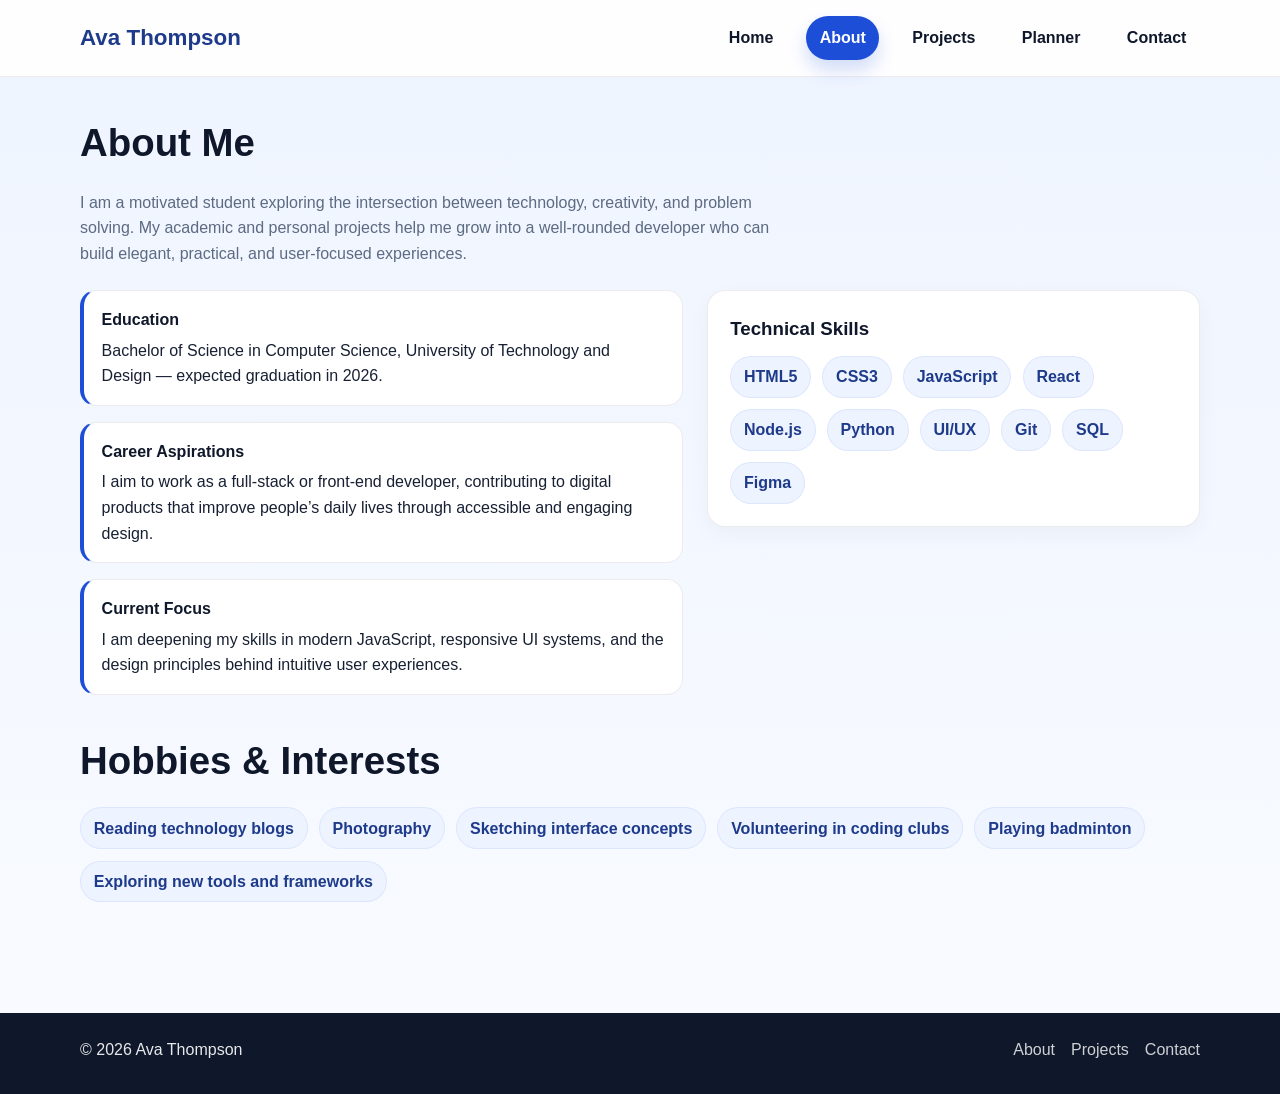
==== about.html @ 76492ea5 "Initial commit" ====
<!DOCTYPE html>
<html lang="en">
  <head>
    <meta charset="UTF-8" />
    <meta name="viewport" content="width=device-width, initial-scale=1.0" />
    <title>About Me | Ava Thompson</title>
    <link rel="stylesheet" href="styles.css" />
  </head>
  <body>
    <header class="site-header">
      <div class="container navbar">
        <a href="index.html" class="brand">Ava Thompson</a>
        <button class="nav-toggle" aria-label="Toggle navigation">☰</button>
        <nav class="nav-links" aria-label="Main navigation">
          <a href="index.html">Home</a>
          <a href="about.html" class="active">About</a>
          <a href="projects.html">Projects</a>
          <a href="planner.html">Planner</a>
          <a href="contact.html">Contact</a>
        </nav>
      </div>
    </header>

    <main class="container section">
      <h1 class="section-title">About Me</h1>
      <p class="lead">
        I am a motivated student exploring the intersection between technology,
        creativity, and problem solving. My academic and personal projects help me grow
        into a well-rounded developer who can build elegant, practical, and user-focused experiences.
      </p>

      <div class="two-col">
        <div class="timeline">
          <div class="timeline-item">
            <h4>Education</h4>
            <p>
              Bachelor of Science in Computer Science, University of Technology and Design
              — expected graduation in 2026.
            </p>
          </div>
          <div class="timeline-item">
            <h4>Career Aspirations</h4>
            <p>
              I aim to work as a full-stack or front-end developer, contributing to digital
              products that improve people’s daily lives through accessible and engaging design.
            </p>
          </div>
          <div class="timeline-item">
            <h4>Current Focus</h4>
            <p>
              I am deepening my skills in modern JavaScript, responsive UI systems, and the
              design principles behind intuitive user experiences.
            </p>
          </div>
        </div>

        <div class="card">
          <h3>Technical Skills</h3>
          <ul class="skill-list">
            <li>HTML5</li>
            <li>CSS3</li>
            <li>JavaScript</li>
            <li>React</li>
            <li>Node.js</li>
            <li>Python</li>
            <li>UI/UX</li>
            <li>Git</li>
            <li>SQL</li>
            <li>Figma</li>
          </ul>
        </div>
      </div>

      <div class="section">
        <h2 class="section-title">Hobbies & Interests</h2>
        <ul class="hobby-list">
          <li>Reading technology blogs</li>
          <li>Photography</li>
          <li>Sketching interface concepts</li>
          <li>Volunteering in coding clubs</li>
          <li>Playing badminton</li>
          <li>Exploring new tools and frameworks</li>
        </ul>
      </div>
    </main>

    <footer class="site-footer">
      <div class="container footer-inner">
        <p>© <span data-year></span> Ava Thompson</p>
        <div class="footer-links">
          <a href="about.html">About</a>
          <a href="projects.html">Projects</a>
          <a href="contact.html">Contact</a>
        </div>
      </div>
    </footer>

    <script src="script.js"></script>
  </body>
</html>
---- styles.css ----
:root {
  --bg: #f4f7fb;
  --panel: #ffffff;
  --panel-alt: #edf3ff;
  --primary: #1d4ed8;
  --primary-dark: #1e3a8a;
  --secondary: #0f172a;
  --text: #172033;
  --muted: #5c6b82;
  --success: #16a34a;
  --warning: #f59e0b;
  --danger: #dc2626;
  --border: rgba(15, 23, 42, 0.08);
  --shadow: 0 16px 40px rgba(23, 32, 51, 0.12);
}

* {
  box-sizing: border-box;
  margin: 0;
  padding: 0;
}

html {
  scroll-behavior: smooth;
}

body {
  font-family: Arial, Helvetica, sans-serif;
  background: linear-gradient(180deg, #eef4ff 0%, #f9fbff 100%);
  color: var(--text);
  line-height: 1.6;
}

a {
  color: inherit;
  text-decoration: none;
}

img {
  max-width: 100%;
  display: block;
}

button,
input,
textarea {
  font: inherit;
}

.container {
  width: min(1120px, calc(100% - 2rem));
  margin: 0 auto;
}

.site-header {
  position: sticky;
  top: 0;
  z-index: 20;
  background: rgba(255, 255, 255, 0.9);
  backdrop-filter: blur(10px);
  border-bottom: 1px solid var(--border);
}

.navbar {
  display: flex;
  align-items: center;
  justify-content: space-between;
  min-height: 76px;
  gap: 1rem;
}

.brand {
  font-size: 1.4rem;
  font-weight: 700;
  color: var(--primary-dark);
}

.nav-links {
  display: flex;
  justify-content: center;
  align-items: center;
  gap: 1.2rem;
}

.nav-links a {
  padding: 0.6rem 0.85rem;
  border-radius: 999px;
  transition: all 0.25s ease;
  color: var(--secondary);
  font-weight: 600;
}

.nav-links a:hover,
.nav-links a.active {
  background: var(--primary);
  color: white;
  box-shadow: 0 10px 18px rgba(29, 78, 216, 0.2);
}

.nav-toggle {
  display: none;
  background: var(--panel-alt);
  border: 1px solid var(--border);
  border-radius: 10px;
  width: 44px;
  height: 44px;
  cursor: pointer;
}

.hero {
  padding: 4.5rem 0 2rem;
}

.hero-grid {
  display: grid;
  grid-template-columns: 1.2fr 0.8fr;
  align-items: center;
  gap: 2rem;
}

.hero-copy {
  padding-right: 1rem;
}

.eyebrow {
  display: inline-block;
  background: rgba(29, 78, 216, 0.08);
  color: var(--primary);
  padding: 0.5rem 0.9rem;
  border-radius: 999px;
  font-weight: 700;
  margin-bottom: 1rem;
}

.hero-copy h1 {
  font-size: clamp(2.3rem, 5vw, 4rem);
  line-height: 1.1;
  margin-bottom: 1rem;
  color: var(--secondary);
}

.hero-copy p {
  color: var(--muted);
  font-size: 1.08rem;
  margin-bottom: 1.5rem;
  max-width: 60ch;
}

.hero-actions {
  display: flex;
  flex-wrap: wrap;
  gap: 1rem;
  margin-bottom: 1.5rem;
}

.btn {
  display: inline-flex;
  justify-content: center;
  align-items: center;
  padding: 0.85rem 1.5rem;
  border-radius: 12px;
  border: none;
  font-weight: 700;
  transition: transform 0.22s ease, box-shadow 0.22s ease;
  cursor: pointer;
}

.btn:hover {
  transform: translateY(-2px);
}

.btn-primary {
  background: var(--primary);
  color: white;
  box-shadow: 0 12px 26px rgba(29, 78, 216, 0.2);
}

.btn-secondary {
  background: white;
  color: var(--secondary);
  border: 1px solid var(--border);
}

.quick-stats {
  display: flex;
  flex-wrap: wrap;
  gap: 1rem;
}

.stat {
  background: rgba(255, 255, 255, 0.8);
  border: 1px solid var(--border);
  border-radius: 14px;
  padding: 0.9rem 1.1rem;
  min-width: 120px;
}

.stat strong {
  display: block;
  font-size: 1.3rem;
  color: var(--primary-dark);
}

.stat span {
  color: var(--muted);
  font-size: 0.9rem;
}

.hero-visual {
  position: relative;
}

.portrait-card {
  background: linear-gradient(135deg, rgba(30, 58, 138, 0.16), rgba(29, 78, 216, 0.04));
  border: 1px solid rgba(29, 78, 216, 0.12);
  border-radius: 28px;
  padding: 1rem;
  box-shadow: var(--shadow);
}

.portrait-card img {
  width: 100%;
  height: 500px;
  object-fit: cover;
  border-radius: 20px;
}

.badge {
  position: absolute;
  right: -10px;
  bottom: 26px;
  background: white;
  border: 1px solid var(--border);
  border-radius: 16px;
  padding: 0.8rem 1rem;
  box-shadow: var(--shadow);
  font-weight: 700;
  color: var(--primary);
}

.section {
  padding: 2.2rem 0;
}

.section-title {
  font-size: clamp(1.8rem, 3vw, 2.5rem);
  margin-bottom: 1rem;
  color: var(--secondary);
}

.lead {
  color: var(--muted);
  max-width: 700px;
  margin-bottom: 1.5rem;
}

.card-grid {
  display: grid;
  grid-template-columns: repeat(3, minmax(0, 1fr));
  gap: 1.4rem;
}

.card {
  background: var(--panel);
  border: 1px solid var(--border);
  border-radius: 18px;
  padding: 1.4rem;
  box-shadow: 0 8px 22px rgba(15, 23, 42, 0.04);
  transition: transform 0.25s ease, box-shadow 0.25s ease;
}

.card:hover {
  transform: translateY(-4px);
  box-shadow: var(--shadow);
}

.card h3 {
  margin-bottom: 0.75rem;
  color: var(--secondary);
}

.card p,
.card li {
  color: var(--muted);
}

.skill-list,
.hobby-list,
.detail-list {
  list-style: none;
  display: flex;
  flex-wrap: wrap;
  gap: 0.7rem;
}

.skill-list li,
.hobby-list li {
  background: var(--panel-alt);
  color: var(--primary-dark);
  border: 1px solid rgba(29, 78, 216, 0.08);
  border-radius: 999px;
  padding: 0.45rem 0.8rem;
  font-weight: 600;
}

.table-wrap {
  overflow-x: auto;
  background: var(--panel);
  border-radius: 18px;
  border: 1px solid var(--border);
}

.table-wrap table {
  width: 100%;
  border-collapse: collapse;
}

.table-wrap th,
.table-wrap td {
  padding: 1rem 1.1rem;
  border-bottom: 1px solid rgba(15, 23, 42, 0.08);
  text-align: left;
}

.table-wrap th {
  background: rgba(29, 78, 216, 0.04);
  color: var(--secondary);
}

.media-box {
  background: var(--panel);
  border: 1px solid var(--border);
  border-radius: 18px;
  padding: 1rem;
  box-shadow: 0 8px 18px rgba(15, 23, 42, 0.04);
}

.media-box audio {
  width: 100%;
}

.two-col {
  display: grid;
  grid-template-columns: 1.1fr 0.9fr;
  gap: 1.5rem;
  align-items: start;
}

.timeline {
  display: grid;
  gap: 1rem;
}

.timeline-item {
  position: relative;
  background: var(--panel);
  border: 1px solid var(--border);
  border-left: 4px solid var(--primary);
  border-radius: 16px;
  padding: 1rem 1.1rem;
}

.timeline-item h4 {
  margin-bottom: 0.3rem;
  color: var(--secondary);
}

.project-grid {
  display: grid;
  grid-template-columns: repeat(3, minmax(0, 1fr));
  gap: 1.5rem;
}

.project-card {
  overflow: hidden;
  display: flex;
  flex-direction: column;
}

.project-card img {
  width: 100%;
  height: 220px;
  object-fit: cover;
}

.project-card-content {
  padding: 1.2rem;
}

.project-card-content p {
  color: var(--muted);
  margin-bottom: 1rem;
}

.project-meta {
  display: flex;
  justify-content: space-between;
  align-items: center;
  color: var(--primary-dark);
  font-weight: 700;
}

.tag {
  display: inline-block;
  margin-top: 0.8rem;
  font-size: 0.82rem;
  background: rgba(22, 163, 74, 0.08);
  color: var(--success);
  padding: 0.38rem 0.7rem;
  border-radius: 999px;
  font-weight: 700;
}

.planner-layout {
  display: grid;
  grid-template-columns: 1fr 1.2fr;
  gap: 1.5rem;
}

.form-panel,
.tasks-panel {
  background: var(--panel);
  border: 1px solid var(--border);
  border-radius: 20px;
  padding: 1.4rem;
  box-shadow: 0 8px 22px rgba(15, 23, 42, 0.04);
}

.form-group {
  margin-bottom: 1rem;
}

.form-group label {
  display: block;
  margin-bottom: 0.45rem;
  font-weight: 700;
  color: var(--secondary);
}

.form-group input,
.form-group textarea {
  width: 100%;
  border: 1px solid rgba(15, 23, 42, 0.14);
  border-radius: 12px;
  padding: 0.8rem 0.9rem;
  background: #f8fafc;
}

.form-group textarea {
  min-height: 120px;
  resize: vertical;
}

.task-list {
  display: grid;
  gap: 0.9rem;
}

.task-item {
  display: flex;
  align-items: center;
  justify-content: space-between;
  gap: 0.8rem;
  padding: 0.8rem 0.9rem;
  background: #f8fafc;
  border: 1px solid var(--border);
  border-radius: 12px;
}

.task-item.completed .task-text {
  text-decoration: line-through;
  color: var(--muted);
}

.task-main {
  display: flex;
  align-items: center;
  gap: 0.8rem;
  flex: 1;
}

.task-main input[type='checkbox'] {
  width: 18px;
  height: 18px;
  accent-color: var(--success);
}

.task-actions {
  display: flex;
  gap: 0.5rem;
}

.icon-btn {
  border: none;
  border-radius: 10px;
  padding: 0.55rem 0.7rem;
  cursor: pointer;
  font-weight: 700;
}

.icon-btn.complete {
  background: rgba(22, 163, 74, 0.1);
  color: var(--success);
}

.icon-btn.delete {
  background: rgba(220, 38, 38, 0.08);
  color: var(--danger);
}

.empty-state {
  color: var(--muted);
  font-style: italic;
  padding: 1rem 0;
}

.contact-grid {
  display: grid;
  grid-template-columns: 0.9fr 1.1fr;
  gap: 1.5rem;
}

.contact-info {
  background: linear-gradient(135deg, var(--primary), var(--primary-dark));
  color: white;
  border-radius: 20px;
  padding: 1.8rem;
}

.contact-info h3,
.contact-info p,
.contact-info li {
  color: white;
}

.contact-info ul {
  list-style: none;
  margin-top: 1.2rem;
  display: grid;
  gap: 0.9rem;
}

.form-status {
  margin-top: 0.9rem;
  font-weight: 700;
  color: var(--success);
  min-height: 1.5em;
}

.error-text {
  color: var(--danger);
  font-size: 0.9rem;
  margin-top: 0.35rem;
  display: none;
}

.input-error {
  border-color: rgba(220, 38, 38, 0.7) !important;
  background: #fff5f5 !important;
}

.site-footer {
  background: var(--secondary);
  color: rgba(255, 255, 255, 0.9);
  padding: 1.5rem 0 2rem;
  margin-top: 2.5rem;
}

.footer-inner {
  display: flex;
  justify-content: space-between;
  gap: 1rem;
  align-items: center;
  flex-wrap: wrap;
}

.footer-links {
  display: flex;
  gap: 1rem;
  flex-wrap: wrap;
}

.footer-links a {
  color: rgba(255, 255, 255, 0.8);
}

@media (max-width: 900px) {
  .hero-grid,
  .two-col,
  .planner-layout,
  .contact-grid,
  .project-grid,
  .card-grid {
    grid-template-columns: 1fr;
  }

  .nav-toggle {
    display: inline-flex;
    align-items: center;
    justify-content: center;
  }

  .nav-links {
    position: absolute;
    top: 76px;
    left: 0;
    right: 0;
    background: rgba(255, 255, 255, 0.96);
    border-bottom: 1px solid var(--border);
    flex-direction: column;
    padding: 1rem 0;
    display: none;
  }

  .nav-links.open {
    display: flex;
  }
}

@media (max-width: 600px) {
  .hero {
    padding-top: 3.5rem;
  }

  .hero-copy h1 {
    font-size: 2.3rem;
  }

  .hero-actions {
    flex-direction: column;
    align-items: stretch;
  }

  .btn {
    width: 100%;
  }

  .quick-stats {
    flex-direction: column;
  }
}
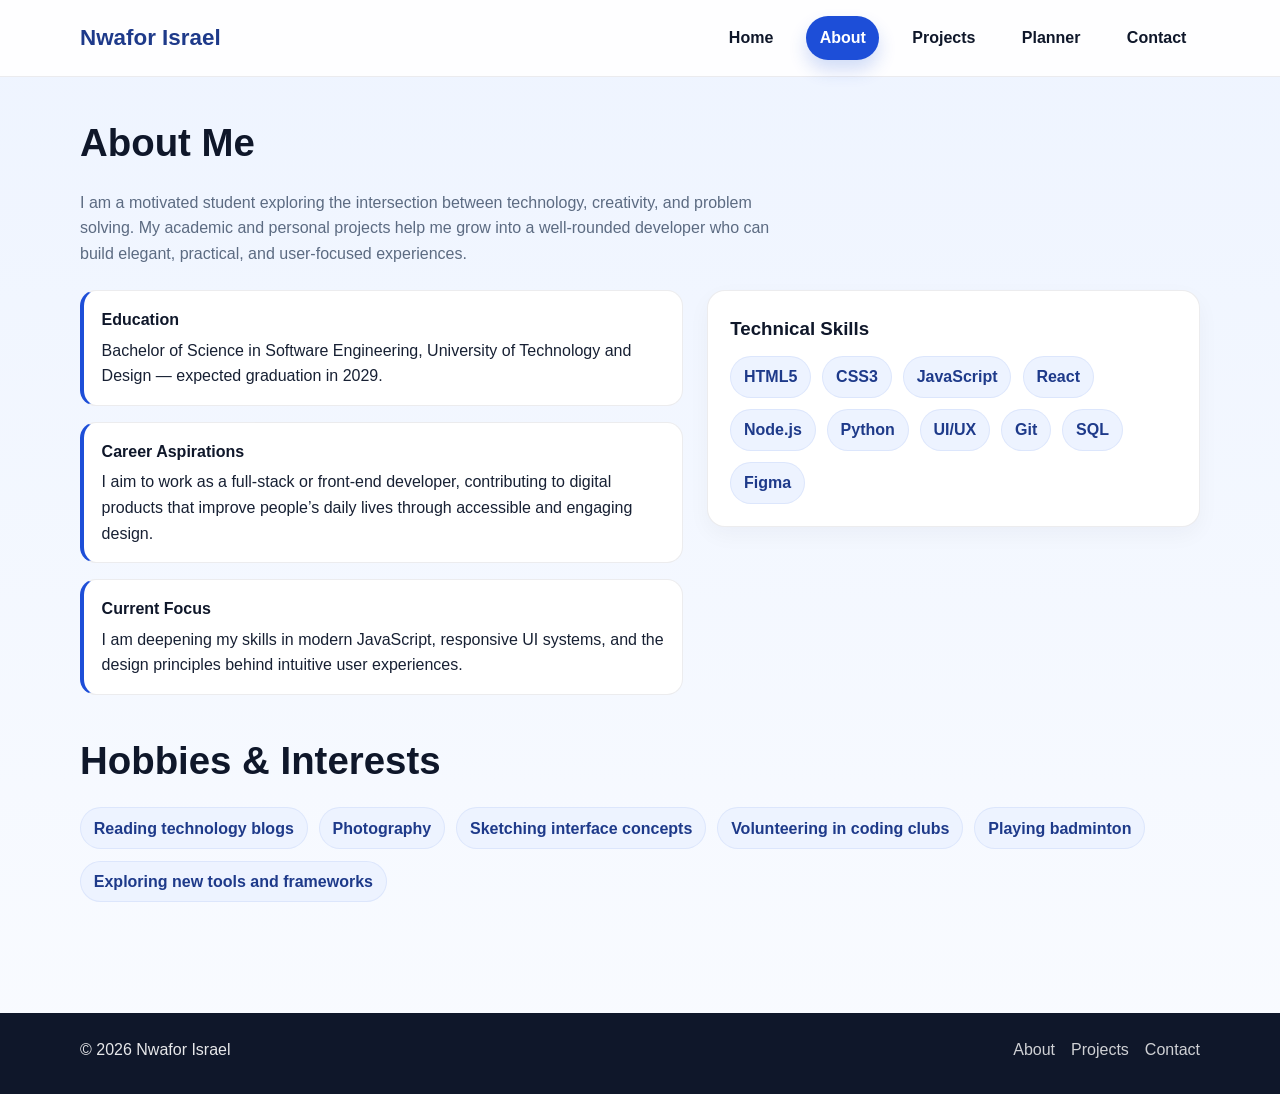
==== commit e4689903: "first commit" ====
--- a/about.html
+++ b/about.html
@@ -3,13 +3,13 @@
   <head>
     <meta charset="UTF-8" />
     <meta name="viewport" content="width=device-width, initial-scale=1.0" />
-    <title>About Me | Ava Thompson</title>
+    <title>About Me | Nwafor Israel</title>
     <link rel="stylesheet" href="styles.css" />
   </head>
   <body>
     <header class="site-header">
       <div class="container navbar">
-        <a href="index.html" class="brand">Ava Thompson</a>
+        <a href="ipics2" class="brand">Nwafor Israel</a>
         <button class="nav-toggle" aria-label="Toggle navigation">☰</button>
         <nav class="nav-links" aria-label="Main navigation">
           <a href="index.html">Home</a>
@@ -34,8 +34,8 @@
           <div class="timeline-item">
             <h4>Education</h4>
             <p>
-              Bachelor of Science in Computer Science, University of Technology and Design
-              — expected graduation in 2026.
+              Bachelor of Science in Software Engineering, University of Technology and Design
+              — expected graduation in 2029.
             </p>
           </div>
           <div class="timeline-item">
@@ -86,7 +86,7 @@
 
     <footer class="site-footer">
       <div class="container footer-inner">
-        <p>© <span data-year></span> Ava Thompson</p>
+        <p>© <span data-year></span> Nwafor Israel</p>
         <div class="footer-links">
           <a href="about.html">About</a>
           <a href="projects.html">Projects</a>
